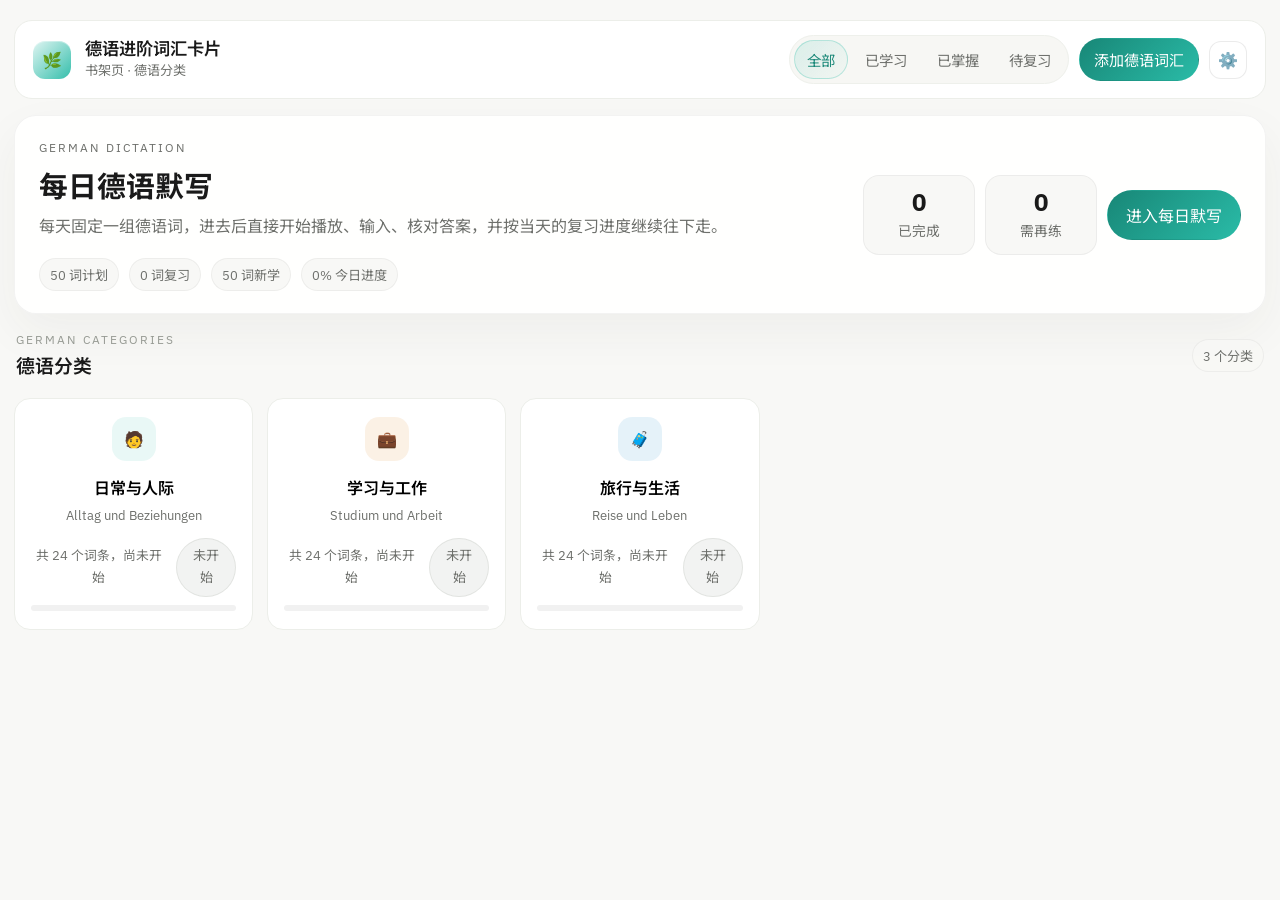
==== german-vocab-site/index.html @ 4f048d1c "Initial project upload" ====
<!DOCTYPE html>
<html lang="zh-CN">
  <head>
    <meta charset="UTF-8" />
    <meta name="viewport" content="width=device-width, initial-scale=1.0" />
    <title>德语进阶词汇卡片</title>
    <meta
      name="description"
      content="把进阶德语词汇做成可浏览、可标记、可复述、可自测的学习笔记网站。"
    />
    <link rel="preconnect" href="https://fonts.googleapis.com" />
    <link rel="preconnect" href="https://fonts.gstatic.com" crossorigin />
    <link
      href="https://fonts.googleapis.com/css2?family=Cormorant+Garamond:wght@500;600;700&family=IBM+Plex+Sans:wght@400;500;600;700&family=Noto+Sans+SC:wght@400;500;700&display=swap"
      rel="stylesheet"
    />
    <link rel="stylesheet" href="./styles.css" />
  </head>
  <body>
    <div class="ambient ambient-left"></div>
    <div class="ambient ambient-right"></div>
    <div class="paper-noise"></div>
    <div class="app-shell">
      <div id="app"></div>
    </div>
    <script src="./script.js"></script>
  </body>
</html>
---- german-vocab-site/styles.css ----
:root {
  --bg: #f8f8f6;
  --bg-strong: #f2efe7;
  --card: rgba(255, 255, 255, 0.9);
  --card-strong: #ffffff;
  --paper: rgba(255, 252, 247, 0.82);
  --line: rgba(34, 34, 34, 0.09);
  --line-strong: rgba(34, 34, 34, 0.16);
  --shadow: 0 24px 60px rgba(51, 46, 37, 0.08);
  --shadow-soft: 0 14px 34px rgba(51, 46, 37, 0.05);
  --text: #1a1a1a;
  --muted: #6e706c;
  --muted-soft: #969a93;
  --teal: #2abba7;
  --teal-deep: #188777;
  --teal-soft: rgba(42, 187, 167, 0.11);
  --green: #4caf50;
  --green-soft: rgba(76, 175, 80, 0.14);
  --red: #e57373;
  --red-soft: rgba(229, 115, 115, 0.14);
  --amber: #ffc107;
  --amber-soft: rgba(255, 193, 7, 0.16);
  --pink-soft: #fff5f5;
  --radius-xl: 28px;
  --radius-lg: 18px;
  --radius-md: 12px;
  --radius-sm: 10px;
}

* {
  box-sizing: border-box;
}

html {
  scroll-behavior: auto;
}

body {
  margin: 0;
  min-height: 100vh;
  color: var(--text);
  font-family: "IBM Plex Sans", "Noto Sans SC", sans-serif;
  background:
    radial-gradient(circle at 15% 12%, rgba(42, 187, 167, 0.13), transparent 24%),
    radial-gradient(circle at 82% 18%, rgba(255, 193, 7, 0.09), transparent 22%),
    linear-gradient(180deg, #fbfaf6 0%, #f7f5ef 100%);
  overflow-x: hidden;
}

body.modal-open {
  overflow: hidden;
}

button,
select,
input {
  font: inherit;
}

button {
  cursor: pointer;
}

a {
  color: inherit;
  text-decoration: none;
}

.ambient,
.paper-noise {
  pointer-events: none;
  position: fixed;
  inset: 0;
}

.ambient {
  z-index: 0;
}

.ambient-left {
  background: radial-gradient(circle at 10% 10%, rgba(42, 187, 167, 0.1), transparent 26%);
}

.ambient-right {
  background: radial-gradient(circle at 85% 22%, rgba(240, 157, 94, 0.12), transparent 24%);
}

.paper-noise {
  z-index: 0;
  opacity: 0.18;
  background-image:
    linear-gradient(rgba(42, 187, 167, 0.02) 1px, transparent 1px),
    linear-gradient(90deg, rgba(42, 187, 167, 0.02) 1px, transparent 1px);
  background-size: 28px 28px;
  mask-image: linear-gradient(180deg, rgba(0, 0, 0, 0.8), transparent 85%);
}

.app-shell {
  position: relative;
  z-index: 1;
  width: min(1380px, calc(100% - 32px));
  margin: 0 auto;
  padding: 28px 0 44px;
}

.top-banner,
.home-hero,
.category-card,
.detail-sidebar,
.detail-main,
.study-panel,
.detail-empty,
.settings-modal {
  border: 1px solid var(--line);
  background: var(--card);
  backdrop-filter: blur(18px);
  box-shadow: var(--shadow-soft);
}

.top-banner {
  display: flex;
  align-items: center;
  justify-content: space-between;
  gap: 16px;
  padding: 16px 18px;
  border-radius: 999px;
  background: rgba(255, 255, 255, 0.75);
}

.brand {
  display: flex;
  align-items: center;
  gap: 14px;
}

.brand-mark {
  width: 44px;
  height: 44px;
  display: grid;
  place-items: center;
  border-radius: 14px;
  background: linear-gradient(135deg, rgba(42, 187, 167, 0.2), rgba(24, 135, 119, 0.92));
  color: #ffffff;
  font-size: 1.2rem;
  box-shadow: inset 0 1px 0 rgba(255, 255, 255, 0.35);
}

.brand-copy {
  display: flex;
  flex-direction: column;
  gap: 2px;
}

.eyebrow {
  margin: 0;
  font-size: 0.72rem;
  letter-spacing: 0.18em;
  text-transform: uppercase;
  color: var(--muted-soft);
}

.brand-title,
.hero-copy h1,
.hero-stat strong,
.category-card h3,
.detail-page-title,
.panel-title,
.word-card-word,
.topic-select-title,
.settings-modal h2 {
  font-family: "Cormorant Garamond", Georgia, serif;
}

.brand-title {
  font-size: 1.6rem;
  line-height: 1;
  margin: 0;
}

.brand-copy span {
  font-size: 0.92rem;
  color: var(--muted);
}

.header-actions,
.filter-row,
.hero-stats,
.hero-actions,
.card-meta,
.legend-row,
.word-actions,
.topic-progress-row,
.study-panel-header,
.quiz-answer,
.assessment-row,
.settings-row,
.drawer-actions {
  display: flex;
  align-items: center;
  gap: 10px;
}

.pill-group {
  display: inline-flex;
  gap: 8px;
  padding: 6px;
  border-radius: 999px;
  background: rgba(248, 248, 246, 0.92);
  border: 1px solid rgba(26, 26, 26, 0.05);
}

.pill-btn,
.icon-btn,
.ghost-btn,
.solid-btn,
.assessment-btn,
.tab-btn,
.topic-item,
.audio-btn,
.status-btn,
.quiz-reveal-btn,
.drawer-btn,
.toolbar-link,
.select-shell,
.mode-chip {
  transition:
    transform 180ms ease,
    background 180ms ease,
    border-color 180ms ease,
    color 180ms ease,
    box-shadow 180ms ease;
}

.pill-btn,
.icon-btn,
.ghost-btn,
.solid-btn,
.tab-btn,
.drawer-btn,
.toolbar-link {
  border: 1px solid transparent;
  background: transparent;
}

.pill-btn {
  padding: 10px 14px;
  border-radius: 999px;
  color: var(--muted);
}

.pill-btn:hover,
.icon-btn:hover,
.ghost-btn:hover,
.solid-btn:hover,
.tab-btn:hover,
.drawer-btn:hover,
.quiz-reveal-btn:hover,
.toolbar-link:hover {
  transform: translateY(-1px);
}

.pill-btn.active {
  background: linear-gradient(135deg, rgba(42, 187, 167, 0.14), rgba(42, 187, 167, 0.02));
  border-color: rgba(42, 187, 167, 0.28);
  color: var(--teal-deep);
}

.icon-btn,
.drawer-btn {
  width: 44px;
  height: 44px;
  border-radius: 14px;
  display: grid;
  place-items: center;
  color: var(--muted);
  border-color: var(--line);
  background: rgba(255, 255, 255, 0.78);
}

.toolbar-link,
.ghost-btn {
  border-color: var(--line);
  padding: 10px 14px;
  border-radius: 999px;
  color: var(--muted);
  background: rgba(255, 255, 255, 0.76);
}

.solid-btn {
  padding: 12px 18px;
  border-radius: 999px;
  color: #ffffff;
  background: linear-gradient(135deg, var(--teal-deep), var(--teal));
  box-shadow: 0 14px 28px rgba(24, 135, 119, 0.16);
}

.solid-btn.subtle {
  background: linear-gradient(135deg, #232320, #3a3b38);
  box-shadow: 0 14px 28px rgba(35, 35, 32, 0.12);
}

.solid-btn.small,
.ghost-btn.small,
.toolbar-link.small {
  padding: 10px 14px;
  font-size: 0.94rem;
}

.solid-btn:disabled,
.ghost-btn:disabled {
  opacity: 0.62;
  cursor: wait;
  transform: none;
}

.home-hero {
  margin-top: 20px;
  padding: 36px;
  border-radius: var(--radius-xl);
  background:
    radial-gradient(circle at top left, rgba(42, 187, 167, 0.12), transparent 34%),
    linear-gradient(135deg, rgba(255, 255, 255, 0.92), rgba(255, 252, 247, 0.95));
  box-shadow: var(--shadow);
}

.hero-grid {
  display: grid;
  grid-template-columns: minmax(0, 1.2fr) minmax(360px, 0.8fr);
  gap: 28px;
}

.hero-copy h1 {
  margin: 8px 0 12px;
  font-size: clamp(2.8rem, 5vw, 4.5rem);
  line-height: 0.95;
  letter-spacing: -0.04em;
}

.hero-copy p {
  margin: 0;
  max-width: 620px;
  font-size: 1.05rem;
  line-height: 1.75;
  color: var(--muted);
}

.hero-stats {
  margin-top: 26px;
  flex-wrap: wrap;
}

.hero-stat {
  min-width: 170px;
  padding: 16px 18px;
  border-radius: var(--radius-lg);
  background: rgba(255, 255, 255, 0.76);
  border: 1px solid rgba(26, 26, 26, 0.04);
}

.hero-stat strong {
  display: block;
  font-size: 2rem;
  line-height: 1;
}

.hero-stat span {
  display: block;
  margin-top: 6px;
  color: var(--muted);
  font-size: 0.95rem;
}

.hero-actions {
  margin-top: 28px;
  flex-wrap: wrap;
}

.hero-note {
  display: flex;
  flex-direction: column;
  gap: 18px;
  padding: 28px;
  border-radius: 24px;
  background:
    linear-gradient(180deg, rgba(255, 255, 255, 0.92), rgba(248, 248, 246, 0.98));
  border: 1px solid rgba(26, 26, 26, 0.06);
}

.hero-note-card {
  padding: 18px;
  border-radius: var(--radius-lg);
  border: 1px dashed rgba(42, 187, 167, 0.24);
  background:
    linear-gradient(180deg, rgba(42, 187, 167, 0.06), rgba(42, 187, 167, 0.01)),
    linear-gradient(180deg, transparent 27px, rgba(42, 187, 167, 0.08) 28px, transparent 29px);
  background-size: auto, 100% 34px;
}

.hero-note-card h3 {
  margin: 0 0 8px;
  font-size: 1.4rem;
}

.hero-note-card p,
.hero-mini-list li,
.category-card p,
.progress-caption,
.topic-subtitle,
.detail-subtitle,
.panel-copy,
.word-card-detail p,
.empty-copy,
.settings-copy,
.helper-text,
.filter-empty p {
  color: var(--muted);
  line-height: 1.72;
}

.hero-mini-list {
  margin: 0;
  padding-left: 20px;
}

.hero-mini-list li + li {
  margin-top: 8px;
}

.section-top {
  margin-top: 26px;
  display: flex;
  align-items: center;
  justify-content: space-between;
  gap: 16px;
}

.section-top h2,
.detail-main h2,
.study-card h3,
.settings-modal h2 {
  margin: 0;
  font-size: 2rem;
}

.section-top p,
.detail-subtitle {
  margin: 0;
}

.category-grid {
  margin-top: 18px;
  display: grid;
  grid-template-columns: repeat(5, minmax(0, 1fr));
  gap: 16px;
}

.category-card {
  position: relative;
  display: flex;
  flex-direction: column;
  align-items: center;
  min-height: 220px;
  padding: 20px;
  border-radius: 22px;
  overflow: hidden;
  cursor: pointer;
  text-align: center;
}

.category-card::before {
  content: "";
  position: absolute;
  inset: auto -28px -32px auto;
  width: 120px;
  height: 120px;
  border-radius: 50%;
  background: radial-gradient(circle, rgba(42, 187, 167, 0.14), transparent 70%);
}

.category-card:hover {
  transform: translateY(-4px);
  box-shadow: var(--shadow);
}

.card-icon {
  width: 52px;
  height: 52px;
  display: grid;
  place-items: center;
  border-radius: 16px;
  font-size: 1.25rem;
  background: rgba(42, 187, 167, 0.08);
  color: var(--teal-deep);
}

.category-card h3 {
  margin: 18px 0 6px;
  font-size: 1.55rem;
}

.category-card p {
  margin: 0;
  font-size: 0.95rem;
}

.category-card-footer {
  margin-top: auto;
  width: 100%;
}

.progress-bar {
  margin-top: 10px;
  height: 9px;
  overflow: hidden;
  border-radius: 999px;
  background: rgba(26, 26, 26, 0.06);
}

.progress-bar span {
  display: block;
  height: 100%;
  border-radius: inherit;
  background: linear-gradient(90deg, var(--teal), #5dd8c2);
}

.progress-caption {
  display: flex;
  align-items: center;
  justify-content: space-between;
  gap: 10px;
  margin-top: 12px;
  font-size: 0.88rem;
}

.tag {
  display: inline-flex;
  align-items: center;
  gap: 6px;
  padding: 6px 10px;
  border-radius: 999px;
  font-size: 0.82rem;
  color: var(--muted);
  background: rgba(248, 248, 246, 0.9);
  border: 1px solid rgba(26, 26, 26, 0.05);
}

.tag.review {
  color: #996306;
  background: var(--amber-soft);
  border-color: rgba(255, 193, 7, 0.24);
}

.tag.mastered {
  color: #2d7c31;
  background: var(--green-soft);
  border-color: rgba(76, 175, 80, 0.2);
}

.tag.waiting {
  color: var(--muted);
  background: rgba(150, 154, 147, 0.12);
  border-color: rgba(150, 154, 147, 0.18);
}

.filter-empty {
  margin-top: 16px;
  padding: 30px;
  border-radius: var(--radius-lg);
  text-align: center;
  border: 1px dashed rgba(26, 26, 26, 0.12);
  background: rgba(255, 255, 255, 0.64);
}

.detail-header {
  margin-top: 18px;
  display: flex;
  align-items: flex-start;
  justify-content: space-between;
  gap: 16px;
}

.detail-page-title {
  margin: 8px 0 10px;
  font-size: clamp(2.3rem, 4vw, 3.6rem);
  line-height: 0.92;
}

.detail-meta {
  display: flex;
  align-items: center;
  flex-wrap: wrap;
  gap: 10px;
}

.breadcrumb {
  display: inline-flex;
  align-items: center;
  gap: 8px;
  color: var(--muted);
  font-size: 0.94rem;
}

.breadcrumb button {
  border: none;
  background: none;
  padding: 0;
  color: var(--teal-deep);
}

.detail-shell {
  margin-top: 18px;
  display: grid;
  grid-template-columns: 240px minmax(0, 1fr) 330px;
  gap: 18px;
  align-items: start;
}

.detail-sidebar,
.detail-main,
.study-panel,
.detail-empty {
  border-radius: 24px;
}

.detail-sidebar {
  position: sticky;
  top: 16px;
  padding: 22px;
}

.detail-sidebar h2,
.study-card h3,
.panel-title {
  margin: 8px 0 4px;
}

.topic-subtitle,
.detail-subtitle {
  font-size: 0.95rem;
}

.topic-list {
  margin-top: 20px;
  display: grid;
  gap: 8px;
}

.topic-item {
  width: 100%;
  padding: 14px 14px 14px 16px;
  border-radius: 16px;
  border: 1px solid transparent;
  background: transparent;
  text-align: left;
}

.topic-item:hover {
  background: rgba(42, 187, 167, 0.04);
}

.topic-item.active {
  background: #f0faf8;
  border-color: rgba(42, 187, 167, 0.18);
  box-shadow: inset 4px 0 0 var(--teal);
}

.topic-item strong {
  display: block;
  font-size: 0.96rem;
  line-height: 1.5;
}

.topic-index {
  display: inline-flex;
  min-width: 28px;
  color: var(--teal-deep);
}

.topic-progress-row {
  margin-top: 10px;
  justify-content: space-between;
}

.topic-progress-row span {
  font-size: 0.8rem;
  color: var(--muted);
}

.mode-chip {
  display: inline-flex;
  align-items: center;
  padding: 5px 10px;
  border-radius: 999px;
  font-size: 0.8rem;
  border: 1px solid transparent;
}

.mode-chip.proficient {
  color: #2d7c31;
  background: var(--green-soft);
}

.mode-chip.average {
  color: #996306;
  background: var(--amber-soft);
}

.mode-chip.unfamiliar {
  color: #b35050;
  background: var(--red-soft);
}

.mode-chip.pending {
  color: var(--muted);
  background: rgba(150, 154, 147, 0.12);
}

.detail-main {
  padding: 24px;
}

.detail-main-header {
  display: flex;
  align-items: flex-start;
  justify-content: space-between;
  gap: 16px;
}

.section-tabs {
  display: flex;
  flex-wrap: wrap;
  gap: 10px;
  margin-top: 22px;
}

.tab-btn {
  padding: 12px 16px;
  border-radius: 14px;
  color: var(--muted);
  border-color: rgba(26, 26, 26, 0.06);
  background: rgba(248, 248, 246, 0.8);
}

.tab-btn.active {
  color: var(--text);
  border-color: rgba(26, 26, 26, 0.08);
  background: rgba(255, 255, 255, 0.96);
  box-shadow: inset 0 -2px 0 var(--text);
}

.legend-row {
  margin-top: 18px;
  flex-wrap: wrap;
  padding: 12px 14px;
  border-radius: 16px;
  background: rgba(248, 248, 246, 0.84);
  border: 1px solid rgba(26, 26, 26, 0.05);
  color: var(--muted);
  font-size: 0.9rem;
}

.vocab-grid {
  margin-top: 18px;
  display: grid;
  grid-template-columns: repeat(2, minmax(0, 1fr));
  gap: 14px;
}

.word-card {
  border-radius: 18px;
  border: 1px solid rgba(26, 26, 26, 0.06);
  background: rgba(255, 255, 255, 0.84);
  overflow: hidden;
  box-shadow: 0 10px 28px rgba(51, 46, 37, 0.04);
}

.word-card.known {
  border-color: rgba(76, 175, 80, 0.22);
}

.word-card.unknown {
  border-color: rgba(229, 115, 115, 0.22);
}

.word-card.expanded {
  background: linear-gradient(180deg, rgba(255, 255, 255, 0.92), var(--pink-soft));
}

.word-card-head {
  display: grid;
  grid-template-columns: auto minmax(0, 1fr) auto;
  gap: 10px;
  align-items: start;
  padding: 14px;
}

.audio-btn {
  width: 38px;
  height: 38px;
  display: grid;
  place-items: center;
  border-radius: 12px;
  border: 1px solid rgba(42, 187, 167, 0.16);
  background: rgba(42, 187, 167, 0.08);
  color: var(--teal-deep);
}

.audio-btn.loading {
  background: rgba(255, 193, 7, 0.16);
  border-color: rgba(255, 193, 7, 0.28);
  color: #996306;
}

.audio-btn.playing {
  background: rgba(42, 187, 167, 0.18);
  border-color: rgba(42, 187, 167, 0.32);
  color: var(--teal-deep);
  box-shadow: 0 0 0 6px rgba(42, 187, 167, 0.08);
}

.word-trigger {
  border: none;
  padding: 0;
  background: none;
  text-align: left;
}

.word-card-word {
  display: block;
  font-size: 1.42rem;
  line-height: 1.08;
}

.word-card-meta {
  display: inline-flex;
  align-items: center;
  gap: 8px;
  margin-top: 8px;
  flex-wrap: wrap;
}

.word-note-tag {
  display: inline-flex;
  align-items: center;
  padding: 5px 8px;
  border-radius: 999px;
  font-size: 0.78rem;
  color: var(--muted);
  background: rgba(248, 248, 246, 0.94);
  border: 1px solid rgba(26, 26, 26, 0.05);
}

.status-btn {
  width: 36px;
  height: 36px;
  display: grid;
  place-items: center;
  border-radius: 12px;
  border: 1px solid rgba(26, 26, 26, 0.08);
  background: rgba(255, 255, 255, 0.86);
  color: var(--muted);
}

.status-btn.known.active {
  border-color: rgba(76, 175, 80, 0.28);
  background: var(--green-soft);
  color: var(--green);
}

.status-btn.unknown.active {
  border-color: rgba(229, 115, 115, 0.28);
  background: var(--red-soft);
  color: var(--red);
}

.word-card-detail {
  padding: 0 16px 16px 68px;
  border-top: 1px solid rgba(26, 26, 26, 0.06);
}

.word-card-detail strong {
  display: block;
  padding-top: 14px;
  color: var(--teal-deep);
  font-size: 1rem;
}

.word-card-detail p {
  margin: 8px 0 0;
}

.detail-empty {
  padding: 28px;
}

.study-panel {
  position: sticky;
  top: 16px;
  padding: 18px;
}

.study-panel > .study-card + .study-card {
  margin-top: 16px;
}

.study-card {
  padding: 18px;
  border-radius: 18px;
  background: rgba(255, 255, 255, 0.88);
  border: 1px solid rgba(26, 26, 26, 0.05);
}

.study-panel-header {
  justify-content: space-between;
  margin-bottom: 8px;
}

.panel-title {
  font-size: 1.6rem;
}

.panel-copy {
  margin: 10px 0 0;
  font-size: 0.95rem;
}

.translation-card {
  margin-top: 16px;
  padding: 16px;
  border-radius: 16px;
  background:
    linear-gradient(180deg, rgba(42, 187, 167, 0.06), rgba(42, 187, 167, 0.01)),
    linear-gradient(180deg, transparent 30px, rgba(42, 187, 167, 0.08) 31px, transparent 32px);
  background-size: auto, 100% 38px;
  border: 1px dashed rgba(42, 187, 167, 0.2);
}

.translation-card p {
  margin: 0;
  line-height: 1.88;
}

.translation-card .english-sample {
  margin-top: 14px;
  padding-top: 14px;
  border-top: 1px solid rgba(26, 26, 26, 0.06);
}

.quiz-list {
  margin-top: 16px;
  display: grid;
  gap: 12px;
}

.quiz-item {
  padding: 14px;
  border-radius: 16px;
  border: 1px solid rgba(26, 26, 26, 0.05);
  background: rgba(248, 248, 246, 0.82);
}

.quiz-item strong {
  display: block;
  font-size: 0.96rem;
  line-height: 1.6;
}

.quiz-item p {
  margin: 8px 0 0;
}

.quiz-reveal-btn {
  margin-top: 12px;
  padding: 10px 12px;
  border-radius: 12px;
  border: 1px solid rgba(42, 187, 167, 0.18);
  background: rgba(42, 187, 167, 0.08);
  color: var(--teal-deep);
}

.quiz-item.revealed {
  background: rgba(255, 255, 255, 0.92);
}

.quiz-answer {
  margin-top: 10px;
  align-items: flex-start;
  justify-content: space-between;
}

.quiz-answer strong {
  font-size: 1rem;
}

.quiz-answer p {
  margin: 4px 0 0;
  color: var(--teal-deep);
}

.assessment-block {
  margin-top: 16px;
  padding-top: 16px;
  border-top: 1px solid rgba(26, 26, 26, 0.06);
}

.assessment-block p {
  margin: 0 0 12px;
}

.assessment-row {
  flex-wrap: wrap;
}

.assessment-btn {
  border: 1px solid transparent;
  padding: 12px 14px;
  border-radius: 14px;
  background: rgba(255, 255, 255, 0.92);
}

.assessment-btn.proficient {
  color: #2d7c31;
  border-color: rgba(76, 175, 80, 0.22);
  background: var(--green-soft);
}

.assessment-btn.average {
  color: #996306;
  border-color: rgba(255, 193, 7, 0.22);
  background: var(--amber-soft);
}

.assessment-btn.unfamiliar {
  color: #b35050;
  border-color: rgba(229, 115, 115, 0.22);
  background: var(--red-soft);
}

.study-footer {
  margin-top: 14px;
  font-size: 0.86rem;
  color: var(--muted);
}

.mobile-topic-select {
  display: none;
}

.select-shell {
  width: 100%;
  display: flex;
  align-items: center;
  gap: 10px;
  margin-top: 18px;
  padding: 12px 14px;
  border-radius: 16px;
  border: 1px solid rgba(26, 26, 26, 0.06);
  background: rgba(255, 255, 255, 0.88);
}

.select-shell select {
  width: 100%;
  border: none;
  background: transparent;
  outline: none;
  color: var(--text);
}

.drawer-overlay {
  display: none;
}

.drawer-actions {
  justify-content: flex-end;
}

.settings-backdrop,
.drawer-overlay {
  position: fixed;
  inset: 0;
  background: rgba(26, 26, 26, 0.28);
  z-index: 20;
}

.settings-modal {
  position: fixed;
  z-index: 21;
  top: 50%;
  left: 50%;
  width: min(520px, calc(100% - 24px));
  transform: translate(-50%, -50%);
  padding: 24px;
  border-radius: 28px;
  background:
    radial-gradient(circle at top left, rgba(42, 187, 167, 0.12), transparent 36%),
    rgba(255, 255, 255, 0.96);
  box-shadow: var(--shadow);
}

.settings-copy {
  margin: 12px 0 18px;
}

.settings-grid {
  display: grid;
  gap: 14px;
}

.word-entry-modal {
  width: min(680px, calc(100% - 24px));
}

.word-entry-inline {
  display: grid;
  grid-template-columns: minmax(0, 1fr) auto;
  gap: 12px;
  align-items: end;
  margin-bottom: 10px;
}

.word-autofill-btn {
  min-width: 138px;
}

.word-lookup-status {
  margin: 0 0 16px;
  padding: 12px 14px;
  border-radius: 14px;
  border: 1px solid rgba(26, 26, 26, 0.06);
  background: rgba(248, 248, 246, 0.9);
  color: var(--muted);
  font-size: 0.93rem;
  line-height: 1.6;
}

.word-lookup-status[data-state="success"] {
  border-color: rgba(42, 187, 167, 0.22);
  background: rgba(232, 249, 245, 0.96);
  color: var(--teal-deep);
}

.word-lookup-status[data-state="error"] {
  border-color: rgba(219, 128, 96, 0.22);
  background: rgba(255, 244, 239, 0.96);
  color: #8b4d34;
}

.word-lookup-status[data-state="loading"] {
  border-color: rgba(42, 187, 167, 0.16);
  color: var(--text);
}

.word-entry-grid {
  display: grid;
  grid-template-columns: repeat(2, minmax(0, 1fr));
  gap: 12px;
}

.word-entry-field {
  display: grid;
  gap: 6px;
  color: var(--muted);
  font-size: 0.9rem;
}

.word-entry-field-full {
  grid-column: 1 / -1;
}

.word-entry-field input,
.word-entry-field textarea,
.word-entry-field select {
  width: 100%;
  border: 1px solid rgba(26, 26, 26, 0.08);
  border-radius: 12px;
  padding: 11px 12px;
  background: rgba(255, 255, 255, 0.92);
  color: var(--text);
}

.word-entry-field textarea {
  resize: vertical;
  min-height: 110px;
}

.classification-box {
  margin-top: 16px;
  display: flex;
  align-items: center;
  justify-content: space-between;
  gap: 12px;
  padding: 14px 16px;
  border-radius: 16px;
  background: rgba(248, 248, 246, 0.88);
  border: 1px solid rgba(26, 26, 26, 0.05);
}

.classification-label {
  margin: 0 0 4px;
  font-size: 0.76rem;
  letter-spacing: 0.12em;
  text-transform: uppercase;
  color: var(--muted-soft);
}

.classification-box strong {
  display: block;
  color: var(--text);
  line-height: 1.55;
}

.settings-row {
  justify-content: space-between;
  padding: 14px 16px;
  border-radius: 16px;
  background: rgba(248, 248, 246, 0.88);
  border: 1px solid rgba(26, 26, 26, 0.05);
}

.settings-row label {
  display: flex;
  flex-direction: column;
  gap: 6px;
  color: var(--muted);
  font-size: 0.92rem;
}

.settings-row select {
  min-width: 180px;
  border: 1px solid rgba(26, 26, 26, 0.08);
  border-radius: 12px;
  padding: 10px 12px;
  background: rgba(255, 255, 255, 0.92);
}

.danger-zone {
  margin-top: 18px;
  padding: 16px;
  border-radius: 18px;
  background: rgba(229, 115, 115, 0.08);
  border: 1px solid rgba(229, 115, 115, 0.14);
}

.danger-zone h3 {
  margin: 0;
  font-size: 1rem;
}

.danger-zone p {
  margin: 8px 0 14px;
  color: var(--muted);
}

.danger-btn {
  border: 1px solid rgba(229, 115, 115, 0.24);
  color: #b35050;
  background: rgba(255, 255, 255, 0.88);
}

@media (max-width: 1260px) {
  .category-grid {
    grid-template-columns: repeat(4, minmax(0, 1fr));
  }

  .detail-shell {
    grid-template-columns: 220px minmax(0, 1fr);
  }

  .study-panel {
    position: fixed;
    top: 12px;
    right: 12px;
    bottom: 12px;
    z-index: 31;
    width: min(360px, calc(100vw - 24px));
    overflow-y: auto;
    transform: translateX(calc(100% + 24px));
  }

  .detail-shell.drawer-open .study-panel {
    transform: translateX(0);
  }

  .detail-shell.drawer-open .drawer-overlay {
    display: block;
  }
}

@media (max-width: 1080px) {
  .hero-grid {
    grid-template-columns: 1fr;
  }

  .category-grid {
    grid-template-columns: repeat(3, minmax(0, 1fr));
  }

  .vocab-grid {
    grid-template-columns: 1fr;
  }
}

@media (max-width: 820px) {
  .app-shell {
    width: min(100%, calc(100% - 20px));
    padding-top: 14px;
  }

  .top-banner,
  .detail-header,
  .detail-main-header,
  .section-top {
    flex-direction: column;
    align-items: stretch;
  }

  .header-actions {
    justify-content: space-between;
    flex-wrap: wrap;
  }

  .pill-group {
    width: 100%;
    overflow-x: auto;
  }

  .category-grid {
    grid-template-columns: repeat(2, minmax(0, 1fr));
  }

  .detail-shell {
    grid-template-columns: 1fr;
  }

  .detail-sidebar {
    display: none;
  }

  .mobile-topic-select {
    display: block;
  }

  .study-panel {
    width: min(100vw - 18px, 420px);
  }
}

@media (max-width: 640px) {
  .app-shell {
    width: calc(100% - 16px);
  }

  .top-banner,
  .home-hero,
  .detail-main,
  .detail-empty,
  .settings-modal {
    border-radius: 22px;
  }

  .home-hero,
  .detail-main,
  .detail-sidebar,
  .study-panel {
    padding: 18px;
  }

  .hero-copy h1,
  .detail-page-title {
    letter-spacing: -0.02em;
  }

  .category-grid {
    grid-template-columns: 1fr;
  }

  .word-card-head {
    grid-template-columns: auto minmax(0, 1fr);
  }

  .word-actions {
    grid-column: 1 / -1;
    justify-content: flex-end;
  }

  .word-card-detail {
    padding-left: 16px;
  }

  .assessment-row,
  .hero-actions,
  .hero-stats {
    flex-direction: column;
    align-items: stretch;
  }

  .assessment-btn,
  .solid-btn,
  .ghost-btn,
  .toolbar-link {
    width: 100%;
    justify-content: center;
  }
}

/* Reference-style overrides */

.ambient,
.paper-noise {
  display: none;
}

body {
  background: #f8f8f6;
}

.app-shell {
  width: min(1320px, calc(100% - 28px));
  padding: 20px 0 32px;
}

.brand-title,
.category-card h3,
.detail-page-title,
.detail-main h2,
.detail-sidebar h2,
.study-card h3,
.panel-title,
.word-card-word,
.topic-select-title,
.settings-modal h2 {
  font-family: "IBM Plex Sans", "Noto Sans SC", sans-serif;
}

.top-banner,
.home-hero,
.category-card,
.detail-sidebar,
.detail-main,
.study-panel,
.detail-empty,
.settings-modal,
.study-card {
  background: #ffffff;
  border-color: #eceee9;
  box-shadow: none;
  backdrop-filter: none;
}

.top-banner {
  padding: 14px 18px;
  border-radius: 18px;
}

.brand-mark {
  width: 38px;
  height: 38px;
  border-radius: 12px;
  font-size: 1rem;
  background: linear-gradient(135deg, rgba(42, 187, 167, 0.15), rgba(42, 187, 167, 0.95));
}

.brand-title {
  font-size: 1.08rem;
  font-weight: 600;
}

.brand-copy span {
  font-size: 0.82rem;
}

.pill-group {
  padding: 4px;
  gap: 4px;
  background: #f7f7f4;
  border-color: #eef0eb;
}

.pill-btn {
  padding: 8px 12px;
  font-size: 0.9rem;
}

.icon-btn,
.toolbar-link,
.ghost-btn,
.solid-btn {
  box-shadow: none;
}

.icon-btn {
  width: 38px;
  height: 38px;
  border-radius: 12px;
}

.compact-home .category-grid {
  margin-top: 12px;
}

.home-board {
  margin-top: 16px;
}

.daily-dictation-card {
  margin-top: 16px;
  display: grid;
  grid-template-columns: minmax(0, 1.3fr) auto;
  gap: 18px;
  padding: 22px 24px;
  border-radius: 22px;
  background: rgba(255, 255, 255, 0.88);
  border: 1px solid rgba(26, 26, 26, 0.05);
  box-shadow: 0 18px 48px rgba(56, 52, 43, 0.05);
}

.daily-dictation-card h2 {
  margin: 6px 0 8px;
  font-size: 1.8rem;
}

.daily-dictation-card p {
  margin: 0;
  color: var(--muted);
  line-height: 1.72;
}

.daily-dictation-meta,
.daily-dictation-side {
  display: flex;
  align-items: center;
  gap: 10px;
  flex-wrap: wrap;
}

.daily-dictation-meta {
  margin-top: 18px;
}

.daily-dictation-side {
  justify-content: flex-end;
  align-content: center;
}

.daily-dictation-stat {
  min-width: 112px;
  padding: 14px 16px;
  border-radius: 16px;
  text-align: center;
  background: rgba(248, 248, 246, 0.92);
  border: 1px solid rgba(26, 26, 26, 0.05);
}

.daily-dictation-stat strong {
  display: block;
  font-size: 1.5rem;
  line-height: 1;
}

.daily-dictation-stat span {
  display: block;
  margin-top: 6px;
  color: var(--muted);
  font-size: 0.86rem;
}

.dictation-page {
  padding: 14px 0 28px;
}

.dictation-shell {
  display: grid;
  gap: 0;
  min-height: calc(100vh - 72px);
  border-radius: 26px;
  overflow: hidden;
  background: rgba(255, 255, 255, 0.96);
  border: 1px solid rgba(26, 26, 26, 0.04);
  box-shadow: 0 24px 64px rgba(55, 53, 47, 0.08);
}

.dictation-topbar,
.dictation-footer__meta,
.dictation-topbar__left,
.dictation-topbar__center,
.dictation-topbar__right,
.dictation-action-row,
.dictation-answer-card__top,
.dictation-answer-card__meta,
.dictation-answer-card__marks,
.dictation-footer__tags {
  display: flex;
  align-items: center;
  gap: 12px;
  flex-wrap: wrap;
}

.dictation-topbar {
  justify-content: space-between;
  padding: 18px 22px;
  border-bottom: 1px solid rgba(26, 26, 26, 0.05);
  background: rgba(252, 252, 250, 0.92);
}

.dictation-title strong {
  font-size: 1rem;
  font-weight: 600;
}

.dictation-back-btn,
.dictation-control-btn,
.dictation-sound-btn,
.dictation-end-btn,
.dictation-action-btn,
.dictation-mark-btn,
.dictation-fullscreen-btn {
  appearance: none;
  border: 1px solid rgba(26, 26, 26, 0.08);
  background: rgba(255, 255, 255, 0.88);
  color: var(--text);
  transition:
    transform 180ms ease,
    background 180ms ease,
    border-color 180ms ease,
    color 180ms ease,
    box-shadow 180ms ease;
}

.dictation-back-btn:hover,
.dictation-control-btn:hover,
.dictation-sound-btn:hover,
.dictation-end-btn:hover,
.dictation-action-btn:hover,
.dictation-mark-btn:hover,
.dictation-fullscreen-btn:hover {
  transform: translateY(-1px);
}

.dictation-back-btn,
.dictation-sound-btn {
  width: 42px;
  height: 42px;
  display: grid;
  place-items: center;
  border-radius: 14px;
  font-size: 1.2rem;
}

.dictation-control-btn,
.dictation-end-btn,
.dictation-fullscreen-btn,
.dictation-mark-btn {
  padding: 10px 14px;
  border-radius: 999px;
}

.dictation-end-btn,
.dictation-fullscreen-btn,
.dictation-action-btn.active {
  color: #fff;
  border-color: transparent;
  background: linear-gradient(135deg, #7f3022, #bb5a43);
  box-shadow: 0 12px 26px rgba(187, 90, 67, 0.18);
}

.dictation-main {
  display: grid;
  gap: 26px;
  padding: 34px 24px 26px;
}

.dictation-stage-card,
.dictation-answer-card {
  min-height: 440px;
  display: grid;
  place-items: center;
  border-radius: 28px;
  background: linear-gradient(180deg, #fbfbfa, #f6f6f3);
  border: 1px solid rgba(26, 26, 26, 0.04);
}

.dictation-stage-card {
  padding: 34px 28px;
  text-align: center;
}

.dictation-stage-card--typing {
  align-content: center;
  text-align: left;
}

.dictation-stage-kicker {
  margin: 0;
  color: #9aa19a;
  font-size: 0.8rem;
  letter-spacing: 0.16em;
  text-transform: uppercase;
}

.dictation-stage-card h2 {
  margin: 14px 0 10px;
  font-size: clamp(2.4rem, 5vw, 4rem);
  line-height: 1.04;
  letter-spacing: -0.05em;
}

.dictation-stage-card p {
  margin: 0;
  color: var(--muted);
  line-height: 1.75;
}

.dictation-input-panel {
  width: min(100%, 860px);
  min-height: 232px;
  display: grid;
  place-items: center;
  padding: 30px 40px;
  border-radius: 26px;
  background: rgba(247, 247, 245, 0.95);
}

.dictation-input {
  width: min(100%, 680px);
  border: none;
  background: transparent;
  outline: none;
  text-align: center;
  color: #111;
  font-size: clamp(2.4rem, 6vw, 4.5rem);
  font-weight: 700;
  letter-spacing: -0.04em;
}

.dictation-input::placeholder {
  color: rgba(17, 17, 17, 0.18);
}

.dictation-inline-feedback {
  margin: 18px 0 0;
  min-height: 28px;
  color: #8d5b20;
  text-align: center;
  opacity: 0;
}

.dictation-inline-feedback.visible {
  opacity: 1;
}

.dictation-answer-card {
  align-content: stretch;
  padding: 0;
  overflow: hidden;
}

.dictation-answer-card__top {
  justify-content: space-between;
  padding: 18px 22px;
  background: #86a94d;
  color: #fff;
}

.dictation-answer-card.wrong .dictation-answer-card__top {
  background: #c57a64;
}

.dictation-answer-card__meta strong {
  font-size: 1rem;
}

.dictation-answer-card__meta span,
.dictation-answer-card__next {
  font-size: 0.92rem;
  opacity: 0.96;
}

.dictation-answer-card__body {
  min-height: 250px;
  display: grid;
  place-items: center;
  padding: 32px 24px 18px;
  text-align: center;
}

.dictation-answer-card__body strong {
  display: block;
  font-size: clamp(2.6rem, 6vw, 4.4rem);
  line-height: 1.04;
  color: #6c9440;
  letter-spacing: -0.05em;
}

.dictation-answer-card.wrong .dictation-answer-card__body strong {
  color: #a9553d;
}

.dictation-answer-card__body p {
  margin: 14px 0 0;
  color: var(--muted);
}

.dictation-answer-card__marks {
  justify-content: center;
  padding: 0 24px 24px;
}

.dictation-mark-btn.active.known {
  color: #2d7c31;
  border-color: rgba(76, 175, 80, 0.22);
  background: var(--green-soft);
}

.dictation-mark-btn.active.unknown {
  color: #b35050;
  border-color: rgba(229, 115, 115, 0.22);
  background: var(--red-soft);
}

.dictation-action-row {
  justify-content: center;
  gap: 18px;
}

.dictation-action-btn {
  min-width: 126px;
  display: grid;
  justify-items: center;
  gap: 6px;
  padding: 12px 18px;
  border-radius: 18px;
}

.dictation-action-btn span {
  font-size: 1.15rem;
}

.dictation-action-btn em {
  font-style: normal;
  color: var(--muted);
  font-size: 0.86rem;
}

.dictation-action-btn.active em {
  color: rgba(255, 255, 255, 0.9);
}

.dictation-action-btn.is-disabled {
  opacity: 0.38;
  pointer-events: none;
}

.dictation-footer {
  padding: 0 24px 22px;
}

.dictation-footer__track {
  height: 8px;
  overflow: hidden;
  border-radius: 999px;
  background: rgba(194, 107, 91, 0.18);
}

.dictation-footer__track span {
  display: block;
  height: 100%;
  border-radius: inherit;
  background: linear-gradient(90deg, #d27b6a, #e8a08b);
}

.dictation-footer__meta {
  justify-content: space-between;
  gap: 16px;
  margin-top: 12px;
}

.dictation-footer__tags {
  color: var(--muted);
  font-size: 0.86rem;
}

.dictation-footer__tags span {
  padding: 6px 10px;
  border-radius: 999px;
  background: rgba(248, 248, 246, 0.9);
  border: 1px solid rgba(26, 26, 26, 0.05);
}

.dictation-footer__tags .highlight {
  color: #3475c7;
  background: rgba(52, 117, 199, 0.1);
  border-color: rgba(52, 117, 199, 0.16);
}

.home-board-head {
  display: flex;
  align-items: center;
  justify-content: space-between;
  gap: 16px;
  padding: 2px 2px 8px;
}

.home-board-head h2 {
  margin: 4px 0 0;
  font-size: 1.18rem;
  font-weight: 600;
}

.home-board-note {
  margin: 0;
  font-size: 0.9rem;
  color: var(--muted);
}

.category-grid {
  grid-template-columns: repeat(5, minmax(0, 1fr));
  gap: 14px;
}

.category-card {
  min-height: 180px;
  padding: 18px 16px;
  border-radius: 16px;
}

.category-card::before {
  display: none;
}

.card-icon {
  width: 44px;
  height: 44px;
  border-radius: 14px;
  font-size: 1rem;
}

.category-card h3 {
  margin: 14px 0 6px;
  font-size: 1rem;
  font-weight: 600;
}

.category-card p {
  font-size: 0.82rem;
}

.progress-caption {
  margin-top: 10px;
  font-size: 0.8rem;
}

.progress-bar {
  height: 6px;
  margin-top: 8px;
}

.detail-header,
.detail-toolbar {
  margin-top: 14px;
  padding: 0 2px;
}

.detail-toolbar {
  display: flex;
  align-items: center;
  justify-content: flex-start;
  gap: 12px;
}

.detail-toolbar-meta {
  display: flex;
  align-items: center;
  justify-content: flex-end;
}

.back-lite-btn {
  width: 28px;
  height: 28px;
  display: grid;
  place-items: center;
  border: 1px solid #eceee9;
  border-radius: 999px;
  background: #ffffff;
  color: var(--muted);
}

.detail-shell {
  margin-top: 10px;
  grid-template-columns: 218px minmax(0, 1fr);
  gap: 14px;
}

.detail-sidebar,
.detail-main,
.detail-empty {
  border-radius: 20px;
}

.detail-sidebar {
  padding: 14px;
  background:
    radial-gradient(circle at 16% 14%, rgba(247, 205, 150, 0.18), transparent 28%),
    #fffdf9;
  border: 1px solid #efe8dd;
  box-shadow: none;
}

.detail-sidebar h2 {
  font-size: 1rem;
  font-weight: 600;
}

.topic-list {
  margin-top: 12px;
  gap: 8px;
}

.topic-item {
  padding: 12px 12px 12px 14px;
  border-radius: 14px;
  border: 1px solid #efe8dd;
  background: rgba(255, 255, 255, 0.9);
  box-shadow: none;
}

.topic-item.active {
  background: #fffaf4;
  border: 1px solid #ecdccf;
  box-shadow: inset 3px 0 0 #d68d74;
}

.topic-item strong {
  font-size: 0.88rem;
  line-height: 1.45;
}

.topic-progress-row {
  margin-top: 8px;
}

.detail-main {
  padding: 14px;
  background: #fffdf9;
  border: 1px solid #efe8dd;
  box-shadow: none;
}

.detail-main-header {
  display: flex;
  align-items: center;
  justify-content: space-between;
  gap: 16px;
  padding: 2px 2px 10px;
}

.detail-main-actions {
  display: flex;
  align-items: center;
  gap: 8px;
}

.detail-main h2 {
  margin: 0;
  font-size: 1.12rem;
  font-weight: 700;
  line-height: 1.25;
}

.detail-subtitle {
  margin: 2px 0 0;
  font-size: 0.74rem;
  color: #8f8a82;
}

.header-reset-btn {
  padding: 8px 12px;
  border: 1px solid #d6eee5;
  border-radius: 10px;
  background: #eefaf5;
  color: #4a9f7c;
  font-size: 0.78rem;
  font-weight: 600;
}

.header-add-btn {
  padding: 8px 12px;
  border: 1px solid #dae5f6;
  border-radius: 10px;
  background: #f6faff;
  color: #55759a;
  font-size: 0.78rem;
  font-weight: 600;
}

.section-tabs {
  display: grid;
  grid-template-columns: repeat(var(--section-count), minmax(0, 1fr));
  gap: 8px;
  margin-top: 8px;
  padding: 4px;
  border-radius: 14px;
  background: #fbf6f1;
  border: 1px solid #f2e8de;
}

.tab-btn {
  min-height: 72px;
  display: grid;
  place-items: center;
  gap: 4px;
  padding: 10px 12px;
  border-radius: 12px;
  font-size: 0.88rem;
  border: 1px solid transparent;
  background: rgba(255, 255, 255, 0.48);
}

.tab-key {
  display: block;
  font-size: 0.86rem;
  font-weight: 700;
  color: #c57b58;
}

.tab-copy {
  display: grid;
  gap: 2px;
}

.tab-copy strong,
.tab-copy em {
  display: block;
  text-align: center;
  font-style: normal;
}

.tab-copy strong {
  color: #56524c;
  font-size: 0.74rem;
  font-weight: 600;
}

.tab-copy em {
  color: #989288;
  font-size: 0.68rem;
}

.tab-btn.active {
  background: #fffefd;
  border-color: #ddcdbf;
  box-shadow: 0 1px 2px rgba(135, 103, 73, 0.06);
}

.tab-btn.active .tab-key {
  color: #b55f3f;
}

.tab-btn.active .tab-copy strong {
  color: #2e2a25;
}

.legend-row {
  margin-top: 12px;
  padding: 10px 12px;
  border-radius: 12px;
  font-size: 0.83rem;
  background: #fbf8f4;
  border: 1px solid #f1e8df;
}

.learning-guide {
  margin-top: 10px;
  display: flex;
  align-items: center;
  justify-content: space-between;
  gap: 14px;
  padding: 12px 14px;
  border-radius: 14px;
  border: 1px solid #e9e6de;
  background: linear-gradient(180deg, rgba(255, 255, 255, 0.92), rgba(250, 248, 244, 0.96));
}

.learning-guide.phase-recover {
  border-color: #eedfcf;
  background: linear-gradient(180deg, rgba(255, 251, 245, 0.96), rgba(255, 248, 239, 0.96));
}

.learning-guide.phase-space {
  border-color: #dcefe9;
  background: linear-gradient(180deg, rgba(244, 252, 248, 0.96), rgba(251, 255, 253, 0.96));
}

.learning-guide-copy {
  min-width: 0;
}

.learning-guide-copy h3 {
  margin: 2px 0 4px;
  font-size: 0.96rem;
  line-height: 1.45;
}

.learning-guide-copy p:last-child {
  margin: 0;
  color: var(--muted);
  font-size: 0.82rem;
  line-height: 1.65;
}

.learning-guide-pills {
  display: flex;
  align-items: center;
  justify-content: flex-end;
  flex-wrap: wrap;
  gap: 8px;
}

.learning-pill {
  display: inline-flex;
  align-items: center;
  padding: 7px 10px;
  border-radius: 999px;
  font-size: 0.76rem;
  border: 1px solid transparent;
  white-space: nowrap;
}

.learning-pill.neutral {
  background: #f6f5f1;
  border-color: #ece8df;
  color: #7b776f;
}

.learning-pill.review {
  background: #fff1ea;
  border-color: #f3dacd;
  color: #bd6e4c;
}

.learning-pill.stable {
  background: #eef8f5;
  border-color: #dcefe9;
  color: #2d8b69;
}

.learning-pill.schedule {
  background: #eef5ff;
  border-color: #dae5f6;
  color: #5377a0;
}

.study-workspace {
  margin-top: 10px;
  display: grid;
  gap: 14px;
}

.workspace-top {
  display: grid;
  grid-template-columns: minmax(0, 1.45fr) minmax(290px, 0.9fr);
  gap: 14px;
  align-items: start;
}

.vocab-panel,
.retell-panel,
.quiz-panel {
  min-width: 0;
}

.vocab-grid {
  margin-top: 0;
  gap: 10px;
}

.word-card {
  border-radius: 14px;
  border-color: #ece8df;
  background: rgba(255, 255, 255, 0.95);
}

.word-card-head {
  grid-template-columns: 34px minmax(0, 1fr) auto;
  gap: 8px;
  align-items: flex-start;
  padding: 10px 10px 8px;
}

.word-card-word {
  font-size: 0.95rem;
  font-weight: 600;
  line-height: 1.25;
}

.word-card-zh {
  display: block;
  margin-top: 4px;
  color: var(--teal-deep);
  font-size: 0.76rem;
  line-height: 1.45;
}

.word-card-en {
  display: block;
  margin-top: 2px;
  color: var(--muted);
  font-size: 0.72rem;
  line-height: 1.4;
}

.word-actions {
  gap: 6px;
}

.status-btn {
  width: 26px;
  height: 26px;
  border-radius: 8px;
  font-size: 0.8rem;
}

.audio-btn {
  width: 28px;
  height: 28px;
  border-radius: 8px;
  font-size: 0.78rem;
}

.word-card-detail {
  padding: 0 10px 10px 52px;
}

.word-card-detail p {
  margin: 0;
  font-size: 0.72rem;
  line-height: 1.45;
  color: var(--muted);
}

.study-panel {
  padding: 10px;
  background: #ffffff;
  border: 1px solid #eceee9;
  box-shadow: none;
  backdrop-filter: none;
}

.study-card {
  padding: 14px;
  border-radius: 18px;
  background: rgba(255, 255, 255, 0.96);
  border: 1px solid #efe8dd;
  box-shadow: none;
}

.study-card + .study-card {
  margin-top: 16px;
}

.study-card-top {
  display: grid;
  gap: 10px;
}

.study-card-hero {
  display: grid;
  grid-template-columns: minmax(0, 1fr) auto;
  gap: 12px;
  align-items: start;
}

.retell-panel .study-card {
  min-height: 100%;
  background:
    linear-gradient(180deg, rgba(255, 250, 244, 0.95), rgba(255, 255, 255, 0.98));
}

.retell-panel .eyebrow {
  letter-spacing: 0.12em;
}

.retell-method-note {
  margin: 0;
  color: #867c70;
  font-size: 0.82rem;
  line-height: 1.7;
}

.retell-copy-card {
  margin-top: 0;
  min-height: 340px;
  padding: 18px;
  background: #fffefc;
  border: 1px solid #ece3d7;
}

.retell-copy-card p {
  font-size: 0.88rem;
  line-height: 1.95;
}

.study-inline-toggle {
  width: 100%;
  margin-top: 12px;
  padding: 12px 14px;
  border: 1px solid #dceaf4;
  border-radius: 12px;
  background: #f6fbff;
  color: #5187a5;
  font-weight: 600;
}

.study-inline-toggle.active {
  border-color: #c8e1ef;
  background: #edf8ff;
  color: #2f6b8b;
}

.study-side-pill {
  width: 62px;
  min-height: 92px;
  display: inline-flex;
  flex-direction: column;
  align-items: center;
  justify-content: center;
  gap: 3px;
  padding: 10px 8px;
  border: 1px solid #eceee9;
  border-radius: 999px;
  background: #fbfbf9;
  color: #666b66;
  flex-shrink: 0;
}

.study-side-pill span,
.study-side-pill em {
  display: block;
  font-size: 0.78rem;
  line-height: 1.15;
  text-align: center;
  font-style: normal;
}

.study-side-pill strong {
  display: block;
  font-size: 0.96rem;
  line-height: 1;
  color: var(--text);
}

.study-side-pill.active {
  background: #eef8f5;
  border-color: #dcefe9;
  color: var(--teal-deep);
}

.study-side-pill.count-pill {
  min-height: 90px;
}

.panel-title {
  margin: 0;
  font-family: "IBM Plex Sans", "Noto Sans SC", sans-serif;
  font-size: clamp(1.72rem, 2vw, 2.18rem);
  font-weight: 700;
  line-height: 1.2;
  letter-spacing: -0.03em;
}

.panel-copy {
  margin: 0;
  color: var(--muted);
  font-size: 0.88rem;
  line-height: 1.7;
}

.translation-card {
  margin-top: 14px;
  padding: 18px 16px;
  border-radius: 14px;
  background: #fafaf8;
  border: 1px solid #eceee9;
}

.translation-card p {
  margin: 0;
  color: #222824;
  line-height: 1.95;
  font-size: 0.86rem;
}

.translation-card .english-sample {
  margin-top: 14px;
  padding-top: 14px;
  border-top: 1px solid #eceee9;
}

.translation-card .english-sample p {
  color: var(--teal-deep);
  line-height: 1.8;
}

.quiz-list {
  margin-top: 14px;
  display: grid;
  grid-template-columns: repeat(3, minmax(0, 1fr));
  gap: 12px;
}

.quiz-item {
  padding: 14px;
  border-radius: 16px;
  border: 1px solid #eceee9;
  background: #fafaf8;
}

.quiz-item strong {
  font-size: 0.94rem;
  line-height: 1.65;
  color: #212622;
}

.quiz-answer {
  margin-top: 10px;
  display: flex;
  align-items: flex-start;
  justify-content: space-between;
  gap: 10px;
}

.quiz-answer strong {
  font-size: 0.98rem;
}

.quiz-answer p {
  margin: 4px 0 0;
  color: var(--teal-deep);
  font-size: 0.83rem;
  line-height: 1.55;
}

.quiz-reveal-btn {
  margin-top: 12px;
  padding: 11px 14px;
  border-radius: 14px;
  border: 1px solid #dcefe9;
  background: #eff8f5;
  color: var(--teal-deep);
  font-weight: 600;
}

.assessment-block {
  margin-top: 14px;
  padding: 14px;
  border-radius: 14px;
  background: #fbf8f4;
  border: 1px solid #efe8dd;
}

.assessment-block p {
  margin: 0 0 12px;
  color: var(--muted);
  line-height: 1.7;
}

.assessment-row {
  justify-content: space-between;
  gap: 8px;
}

.review-plan-note {
  margin-top: 14px;
  padding: 12px 14px;
  border-radius: 12px;
  border: 1px solid #dce9f6;
  background: #f6faff;
}

.review-plan-note strong {
  display: block;
  font-size: 0.86rem;
  color: #395f86;
}

.review-plan-note p {
  margin: 6px 0 0;
  color: #657386;
  font-size: 0.8rem;
  line-height: 1.65;
}

.assessment-btn {
  flex: 1 1 0;
  border-radius: 12px;
  font-size: 0.88rem;
}

.study-footer {
  margin-top: 12px;
  font-size: 0.82rem;
  line-height: 1.65;
  color: var(--muted);
}

.settings-modal {
  border-radius: 18px;
}

@media (max-width: 1080px) {
  .workspace-top {
    grid-template-columns: 1fr;
  }

  .learning-guide {
    flex-direction: column;
    align-items: flex-start;
  }

  .learning-guide-pills {
    justify-content: flex-start;
  }

  .retell-copy-card {
    min-height: 220px;
  }

  .quiz-list {
    grid-template-columns: repeat(2, minmax(0, 1fr));
  }

  .category-grid {
    grid-template-columns: repeat(3, minmax(0, 1fr));
  }
}

@media (max-width: 820px) {
  .home-board-head {
    flex-direction: column;
    align-items: flex-start;
  }

  .detail-toolbar {
    flex-direction: column;
    align-items: stretch;
  }

  .detail-shell {
    grid-template-columns: 1fr;
  }

  .study-workspace {
    gap: 12px;
  }

  .study-card-hero {
    grid-template-columns: 1fr;
  }

  .detail-main-header {
    flex-direction: column;
    align-items: flex-start;
  }

  .detail-main-actions {
    width: 100%;
    flex-wrap: wrap;
  }

  .daily-dictation-card {
    grid-template-columns: 1fr;
  }

  .daily-dictation-side {
    justify-content: flex-start;
  }

  .dictation-shell {
    border-radius: 20px;
  }

  .dictation-topbar,
  .dictation-footer__meta {
    align-items: flex-start;
  }

  .dictation-topbar {
    gap: 14px;
  }

  .dictation-topbar__left,
  .dictation-topbar__center,
  .dictation-topbar__right {
    width: 100%;
    justify-content: space-between;
  }

  .dictation-main {
    padding: 20px 14px 18px;
  }

  .dictation-stage-card,
  .dictation-answer-card {
    min-height: 360px;
  }

  .dictation-input-panel {
    min-height: 200px;
    padding: 24px 18px;
  }

  .dictation-input {
    font-size: clamp(2rem, 10vw, 3.2rem);
  }

  .dictation-action-row {
    gap: 12px;
  }

  .dictation-action-btn {
    min-width: 104px;
    flex: 1;
  }

  .word-entry-grid {
    grid-template-columns: 1fr;
  }

  .word-entry-inline {
    grid-template-columns: 1fr;
  }

  .word-autofill-btn {
    width: 100%;
  }

  .classification-box {
    flex-direction: column;
    align-items: flex-start;
  }

  .section-tabs {
    grid-template-columns: 1fr;
  }

  .study-side-pill,
  .study-side-pill.count-pill {
    width: auto;
    min-height: auto;
    padding: 8px 12px;
    flex-direction: row;
    justify-self: start;
    gap: 6px;
  }

  .study-side-pill span,
  .study-side-pill em {
    white-space: nowrap;
  }

  .quiz-list {
    grid-template-columns: 1fr;
  }

  .assessment-row {
    flex-wrap: wrap;
  }

  .category-grid {
    grid-template-columns: repeat(2, minmax(0, 1fr));
  }
}

@media (max-width: 640px) {
  .category-grid {
    grid-template-columns: 1fr;
  }

  .top-banner {
    border-radius: 14px;
  }
}
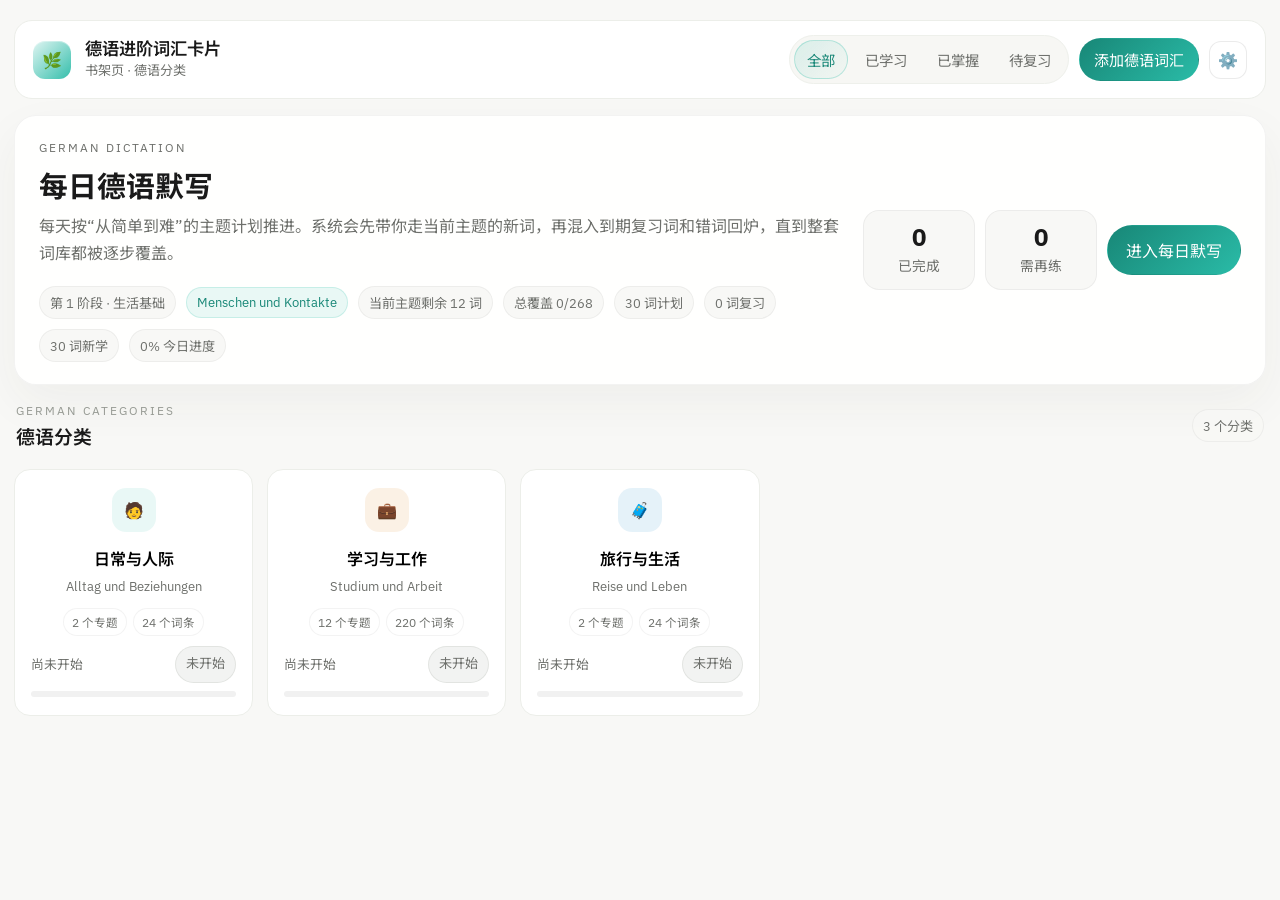
==== commit 80243900: "Update German vocab dictation curriculum" ====
--- a/german-vocab-site/index.html
+++ b/german-vocab-site/index.html
@@ -14,7 +14,7 @@
       href="https://fonts.googleapis.com/css2?family=Cormorant+Garamond:wght@500;600;700&family=IBM+Plex+Sans:wght@400;500;600;700&family=Noto+Sans+SC:wght@400;500;700&display=swap"
       rel="stylesheet"
     />
-    <link rel="stylesheet" href="./styles.css" />
+    <link rel="stylesheet" href="./styles.css?v=curriculum-v1" />
   </head>
   <body>
     <div class="ambient ambient-left"></div>
@@ -23,6 +23,7 @@
     <div class="app-shell">
       <div id="app"></div>
     </div>
-    <script src="./script.js"></script>
+    <script src="./imported-topics.js?v=curriculum-v1"></script>
+    <script src="./script.js?v=curriculum-v1"></script>
   </body>
 </html>
--- a/german-vocab-site/styles.css
+++ b/german-vocab-site/styles.css
@@ -503,6 +503,23 @@
   font-size: 0.95rem;
 }
 
+.category-meta {
+  display: flex;
+  flex-wrap: wrap;
+  justify-content: center;
+  gap: 8px;
+  margin-top: 14px;
+  color: var(--muted);
+  font-size: 0.84rem;
+}
+
+.category-meta span {
+  padding: 6px 10px;
+  border-radius: 999px;
+  background: rgba(255, 255, 255, 0.72);
+  border: 1px solid rgba(26, 26, 26, 0.05);
+}
+
 .category-card-footer {
   margin-top: auto;
   width: 100%;
@@ -560,6 +577,12 @@
   color: var(--muted);
   background: rgba(150, 154, 147, 0.12);
   border-color: rgba(150, 154, 147, 0.18);
+}
+
+.tag.highlight {
+  color: var(--teal-deep);
+  background: rgba(42, 187, 167, 0.1);
+  border-color: rgba(42, 187, 167, 0.18);
 }
 
 .filter-empty {
@@ -1605,6 +1628,18 @@
 .dictation-title strong {
   font-size: 1rem;
   font-weight: 600;
+}
+
+.dictation-title {
+  display: grid;
+  gap: 2px;
+}
+
+.dictation-title-kicker {
+  color: var(--muted-soft);
+  font-size: 0.76rem;
+  letter-spacing: 0.1em;
+  text-transform: uppercase;
 }
 
 .dictation-back-btn,
@@ -1944,6 +1979,16 @@
   font-size: 0.82rem;
 }
 
+.category-meta {
+  margin-top: 10px;
+  gap: 6px;
+  font-size: 0.72rem;
+}
+
+.category-meta span {
+  padding: 5px 8px;
+}
+
 .progress-caption {
   margin-top: 10px;
   font-size: 0.8rem;
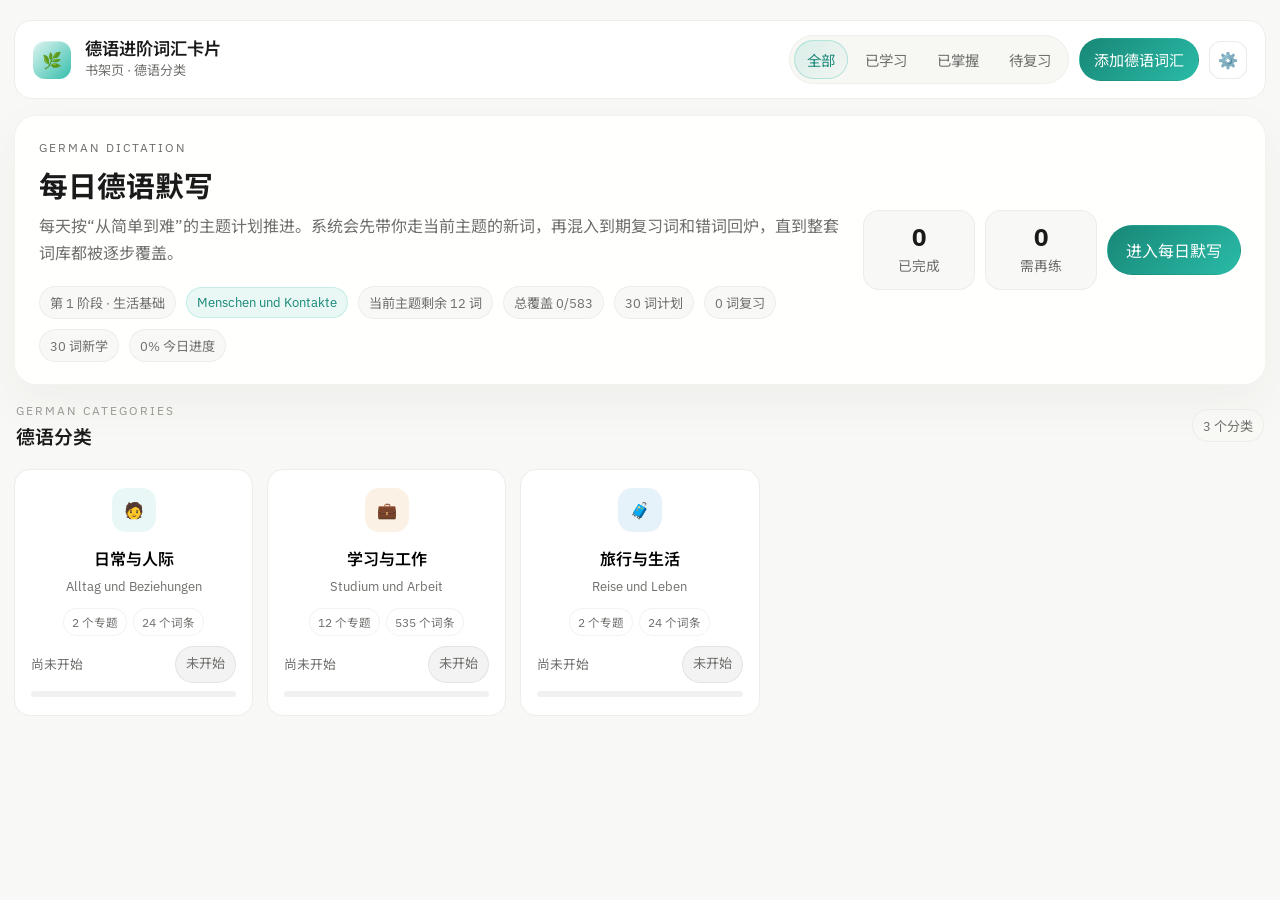
==== commit adb1a4c5: "Bump site asset cache versions" ====
--- a/german-vocab-site/index.html
+++ b/german-vocab-site/index.html
@@ -14,7 +14,7 @@
       href="https://fonts.googleapis.com/css2?family=Cormorant+Garamond:wght@500;600;700&family=IBM+Plex+Sans:wght@400;500;600;700&family=Noto+Sans+SC:wght@400;500;700&display=swap"
       rel="stylesheet"
     />
-    <link rel="stylesheet" href="./styles.css?v=curriculum-v1" />
+    <link rel="stylesheet" href="./styles.css?v=curriculum-v2" />
   </head>
   <body>
     <div class="ambient ambient-left"></div>
@@ -23,7 +23,7 @@
     <div class="app-shell">
       <div id="app"></div>
     </div>
-    <script src="./imported-topics.js?v=curriculum-v1"></script>
-    <script src="./script.js?v=curriculum-v1"></script>
+    <script src="./imported-topics.js?v=curriculum-v2"></script>
+    <script src="./script.js?v=curriculum-v2"></script>
   </body>
 </html>
